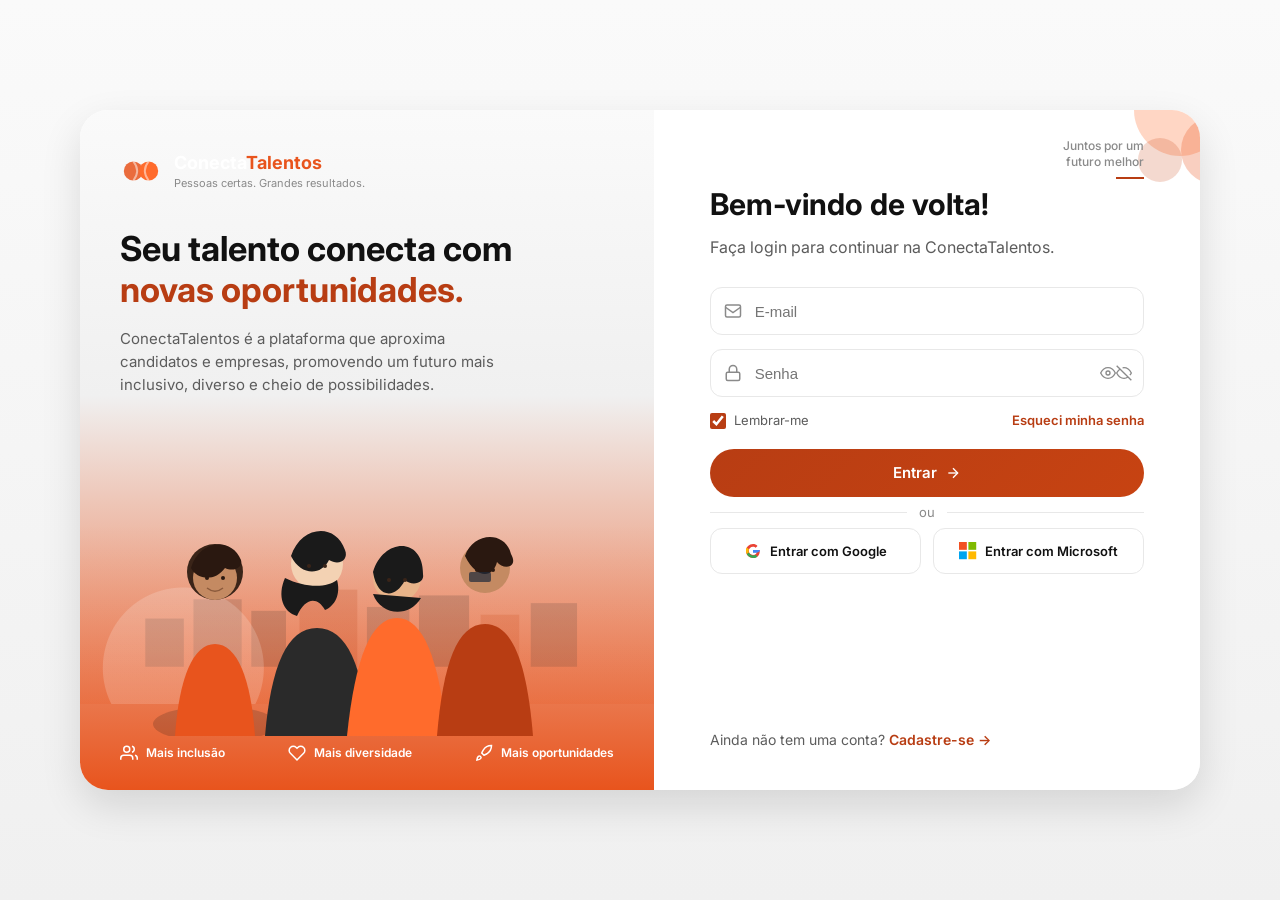
==== Projeto_Conect_Talents/index.html @ cee1a8ab "Unifica Web API Mobile e Banco do ConectaTalentos Co-authored-by: Copilot <223556219+Copilot@users.n" ====
<!DOCTYPE html>
<html lang="pt-BR">
<head>
  <meta charset="UTF-8">
  <meta name="viewport" content="width=device-width, initial-scale=1.0">
  <meta name="description" content="Acompanhe indicadores, vagas recentes e atividades da sua empresa no ConectaTalentos.">
  <title>Dashboard — ConectaTalentos</title>
  <link rel="icon" type="image/svg+xml" href="favicon.svg">
  <script src="js/theme.js"></script>
  <script src="js/auth.js"></script>
  <script>if (!AuthData.isAutenticado()) window.location.replace('login.html');</script>
  <link rel="stylesheet" href="css/styles.css">
</head>
<body>
  <div class="app-layout">
    <!-- Sidebar (renderizada via JS) -->
    <div id="sidebar-container"></div>

    <div class="main-content">
      <!-- Header (renderizado via JS) -->
      <div id="header-container"></div>

      <main class="page-content">
        <!-- Saudação -->
        <section class="dashboard-greeting">
          <h1 class="page-title">Olá, Empresa X 👋</h1>
          <p class="page-subtitle">Aqui está um resumo das suas atividades no ConectaTalentos.</p>
        </section>

        <!-- Cards de indicadores -->
        <section aria-label="Seus processos hoje">
          <h2 class="dashboard-section-title">Seus processos hoje</h2>
          <div class="stats-row">
            <!-- Card Vagas -->
            <div class="card stat-card">
              <div class="stat-card__header">
                <div class="stat-card__icon stat-card__icon--blue">
                  <svg width="22" height="22" viewBox="0 0 24 24" fill="none" stroke="currentColor" stroke-width="2" stroke-linecap="round" stroke-linejoin="round"><rect x="2" y="7" width="20" height="14" rx="2"/><path d="M16 7V5a2 2 0 0 0-2-2h-4a2 2 0 0 0-2 2v2"/></svg>
                </div>
                <a href="vagas.html" class="chevron-btn" aria-label="Ver vagas">
                  <svg width="16" height="16" viewBox="0 0 24 24" fill="none" stroke="currentColor" stroke-width="2" stroke-linecap="round" stroke-linejoin="round"><polyline points="9 18 15 12 9 6"/></svg>
                </a>
              </div>
              <div>
                <div class="stat-card__value" id="stat-vagas">08</div>
                <div class="stat-card__label">Vagas</div>
              </div>
              <div class="stat-card__footer">
                <span class="trend">
                  <svg width="14" height="14" viewBox="0 0 24 24" fill="none" stroke="currentColor" stroke-width="2.5" stroke-linecap="round" stroke-linejoin="round"><line x1="12" y1="19" x2="12" y2="5"/><polyline points="5 12 12 5 19 12"/></svg>
                  <span id="stat-vagas-novas">2 novas esta semana</span>
                </span>
                <a href="vagas.html" class="chevron-btn" aria-label="Ir para vagas">
                  <svg width="16" height="16" viewBox="0 0 24 24" fill="none" stroke="currentColor" stroke-width="2" stroke-linecap="round" stroke-linejoin="round"><polyline points="9 18 15 12 9 6"/></svg>
                </a>
              </div>
            </div>

            <!-- Card Candidatos -->
            <div class="card stat-card">
              <div class="stat-card__header">
                <div class="stat-card__icon stat-card__icon--purple">
                  <svg width="22" height="22" viewBox="0 0 24 24" fill="none" stroke="currentColor" stroke-width="2" stroke-linecap="round" stroke-linejoin="round"><path d="M17 21v-2a4 4 0 0 0-4-4H5a4 4 0 0 0-4 4v2"/><circle cx="9" cy="7" r="4"/><path d="M23 21v-2a4 4 0 0 0-3-3.87"/><path d="M16 3.13a4 4 0 0 1 0 7.75"/></svg>
                </div>
              </div>
              <div>
                <div class="stat-card__value" id="stat-candidatos">34</div>
                <div class="stat-card__label">Candidatos</div>
              </div>
              <div class="stat-card__footer">
                <span class="trend">
                  <svg width="14" height="14" viewBox="0 0 24 24" fill="none" stroke="currentColor" stroke-width="2.5" stroke-linecap="round" stroke-linejoin="round"><line x1="12" y1="19" x2="12" y2="5"/><polyline points="5 12 12 5 19 12"/></svg>
                  <span id="stat-candidaturas-novas">6 novas candidaturas</span>
                </span>
                <a href="candidatos.html" class="chevron-btn" aria-label="Ir para candidatos">
                  <svg width="16" height="16" viewBox="0 0 24 24" fill="none" stroke="currentColor" stroke-width="2" stroke-linecap="round" stroke-linejoin="round"><polyline points="9 18 15 12 9 6"/></svg>
                </a>
              </div>
            </div>

            <!-- Banner Treinamentos -->
            <div class="promo-banner">
              <div class="promo-banner__content">
                <h3 class="promo-banner__title">Mais diversidade, mais talentos.</h3>
                <p class="promo-banner__text">Conheça nossos treinamentos e fortaleça sua equipe.</p>
                <a href="treinamentos.html" class="btn btn--white">Ver treinamentos &gt;</a>
              </div>
              <img
                class="promo-banner__image"
                src="https://images.unsplash.com/photo-1573496359142-b8d87734a5a2?w=400&h=300&fit=crop&crop=face"
                alt="Profissional sorrindo"
                loading="lazy"
              >
            </div>
          </div>
        </section>

        <!-- Vagas recentes -->
        <section aria-label="Vagas recentes">
          <div class="recent-jobs-header">
            <h2 class="dashboard-section-title" style="margin-bottom:0">Vagas recentes</h2>
            <a href="vagas.html" class="link-arrow">
              Ver todas as vagas
              <svg width="16" height="16" viewBox="0 0 24 24" fill="none" stroke="currentColor" stroke-width="2" stroke-linecap="round" stroke-linejoin="round"><polyline points="9 18 15 12 9 6"/></svg>
            </a>
          </div>

          <!-- Lista renderizada via API -->
          <div class="card recent-jobs-list" id="recent-jobs-list"></div>
        </section>
      </main>
    </div>
  </div>

  <script src="js/mock-data.js"></script>
  <script src="js/hiring-data.js"></script>
  <script src="js/app.js"></script>
  <script>
    /* Inicializa layout compartilhado */
    initLayout('dashboard');

    /* Renderiza lista de vagas recentes */
    const recentJobsList = document.getElementById('recent-jobs-list');
    const safe = HiringData.escapeHtml;
    recentJobsList.innerHTML = '<p class="empty-message">Carregando...</p>';
    document.getElementById('stat-vagas').textContent = '...';
    document.getElementById('stat-candidatos').textContent = '...';
    document.getElementById('stat-vagas-novas').textContent = '— esta semana';
    document.getElementById('stat-candidaturas-novas').textContent = '— novas candidaturas';

    (async function carregarDashboard() {
      try {
        const [vagas, candidatos] = await Promise.all([
          HiringData.getVacancies(),
          HiringData.getCandidates()
        ]);
        const vagasRecentes = vagas.slice(0, 4);
        document.getElementById('stat-vagas').textContent = String(vagas.length).padStart(2, '0');
        document.getElementById('stat-candidatos').textContent = String(candidatos.length).padStart(2, '0');
        recentJobsList.innerHTML = vagasRecentes.length ? vagasRecentes.map(vaga => `
      <a class="job-row" data-vaga-id="${vaga.id}" href="detalhes-vaga.html?id=${vaga.id}">
        ${renderJobIcon(vaga)}
        <div class="job-row__info">
          <div class="job-row__title">${safe(vaga.titulo)}</div>
          <div class="job-row__company">${safe(vaga.empresa)}</div>
        </div>
        <div class="job-row__meta">
          <span class="meta-item">
            <svg width="14" height="14" viewBox="0 0 24 24" fill="none" stroke="currentColor" stroke-width="2" stroke-linecap="round" stroke-linejoin="round"><path d="M21 10c0 7-9 13-9 13s-9-6-9-13a9 9 0 0 1 18 0z"/><circle cx="12" cy="10" r="3"/></svg>
            ${safe(vaga.localizacao)}
          </span>
          <span class="meta-item">
            <svg width="14" height="14" viewBox="0 0 24 24" fill="none" stroke="currentColor" stroke-width="2" stroke-linecap="round" stroke-linejoin="round"><rect x="2" y="7" width="20" height="14" rx="2"/><path d="M16 7V5a2 2 0 0 0-2-2h-4a2 2 0 0 0-2 2v2"/></svg>
            ${safe(vaga.tipo)}
          </span>
          ${renderCandidaturasBadge(vaga)}
        </div>
        <div class="chevron-btn">
          <svg width="16" height="16" viewBox="0 0 24 24" fill="none" stroke="currentColor" stroke-width="2" stroke-linecap="round" stroke-linejoin="round"><polyline points="9 18 15 12 9 6"/></svg>
        </div>
      </a>
        `).join('') : '<p class="empty-message">Nenhuma vaga cadastrada no momento.</p>';
      } catch {
        recentJobsList.innerHTML = '<p class="empty-message">Não foi possível carregar os dados. Tente novamente.</p>';
        document.getElementById('stat-vagas').textContent = '—';
        document.getElementById('stat-candidatos').textContent = '—';
      }
    })();
  </script>
  <script src="https://cdnjs.cloudflare.com/ajax/libs/gsap/3.12.5/gsap.min.js"></script>
  <script src="js/animations.js"></script>
</body>
</html>
---- Projeto_Conect_Talents/css/styles.css ----
/* =============================================
   ConectaTalentos — Estilos Globais
   Plataforma Web Administrativa (Front-end)
   ============================================= */

@import url('https://fonts.googleapis.com/css2?family=Inter:wght@400;500;600;700&display=swap');

/* --- Variáveis de design --- */
:root {
  color-scheme: light;
  --sidebar-width: 260px;
  --header-height: 72px;

  --color-accent: #E8541D;
  --color-accent-2: #FF6B2C;
  --color-accent-soft: rgba(232, 84, 29, 0.14);
  --color-accent-gradient: linear-gradient(135deg, #B83D13 0%, #C74312 100%);

  --color-primary-dark: #111111;
  --color-primary: #B83D13;
  --color-primary-light: #C74312;
  --color-accent-text: #B83D13;

  --color-bg: #F5F5F5;
  --color-bg-white: #FFFFFF;
  --color-surface: #FAFAFA;
  --color-hero: #111111;
  --color-hero-text: #FFFFFF;
  --color-hero-muted: #D0D0D0;
  --color-on-light: #111111;
  --color-focus-ring: rgba(232, 84, 29, 0.18);
  --color-status-alert: #C53B25;
  --color-overlay: rgba(0, 0, 0, 0.4);
  --color-login-wave: rgba(232, 84, 29, 0.16);
  --color-login-wave-glow: rgba(255, 255, 255, 0.18);
  --color-border: #E8E8E8;
  --color-text: #111111;
  --color-text-secondary: #5C5C5C;
  --color-text-muted: #8A8A8A;

  --sidebar-bg: #0D0D0D;
  --sidebar-text: #B5B5B5;
  --sidebar-text-active: #FFFFFF;

  --color-green: #16A34A;
  --color-green-bg: #DCFCE7;
  --color-blue-status: var(--color-primary);
  --color-blue-status-bg: rgba(232, 84, 29, 0.14);
  --color-purple: #7A7A7A;
  --color-purple-bg: #F0F0F0;
  --color-orange: var(--color-primary);
  --color-orange-bg: rgba(232, 84, 29, 0.14);
  --color-teal: #444444;
  --color-teal-bg: #F0F0F0;
  --color-pink: var(--color-primary);
  --color-pink-bg: rgba(255, 107, 44, 0.14);

  --shadow-sm: 0 1px 3px rgba(0, 0, 0, 0.06);
  --shadow-md: 0 8px 24px rgba(0, 0, 0, 0.08);
  --shadow-lg: 0 16px 40px rgba(0, 0, 0, 0.12);

  --radius-sm: 8px;
  --radius-md: 12px;
  --radius-lg: 16px;
  --radius-xl: 20px;
  --radius-full: 9999px;

  --transition: 0.25s ease;

  --nav-hover-bg: rgba(255, 255, 255, 0.08);
  --nav-active-bg: var(--color-accent-gradient);
  --input-bg: #FFFFFF;
  --chevron-bg: #F0F0F0;
  --chevron-hover-bg: var(--color-accent-soft);
  --skill-tag-bg: #F0F0F0;
  --sidebar-banner-bg: linear-gradient(160deg, #1A1A1A 0%, #2A2A2A 100%);
  --hero-card-bg: #111111;
  --tip-card-bg: #FAFAFA;
  --row-hover-bg: #F7F7F7;
  --badge-count-bg: var(--color-accent-soft);
  --job-icon-blue-bg: var(--color-accent-soft);
  --stat-icon-blue-bg: var(--color-accent-soft);
  --total-icon-bg: var(--color-accent-soft);
  --notification-dot-border: #ffffff;
  --btn-white-hover: #F5F5F5;
  --btn-white-bg: #FFFFFF;
  --btn-outline-hover: var(--color-accent-soft);
  --empty-text: #5C5C5C;
  --login-page-bg: linear-gradient(180deg, #FAFAFA 0%, #F0F0F0 100%);
  --login-panel-bg: linear-gradient(180deg, #FAFAFA 0%, #F0F0F0 42%, #E8541D 100%);
  --login-panel-text: #111111;
}

/* --- Tema Dark --- */
[data-theme="dark"] {
  color-scheme: dark;
  --color-primary-dark: #FFFFFF;
  --color-primary: #FF8A4C;
  --color-primary-light: #FFA16F;
  --color-green: #4ADE80;
  --color-status-alert: #FF8A75;
  --color-accent: #FF6B2C;
  --color-accent-2: #E8541D;
  --color-accent-soft: rgba(255, 107, 44, 0.18);
  --color-accent-text: #FF9A68;
  --color-accent-gradient: linear-gradient(135deg, #B83D13 0%, #C74312 100%);
  --color-blue-status: #FF9A68;
  --color-orange: #FF9A68;
  --color-pink: #FF9A68;

  --color-bg: #0D0D0D;
  --color-bg-white: #1E1E1E;
  --color-surface: #161616;
  --color-hero: #1A1A1A;
  --color-hero-text: #FFFFFF;
  --color-on-light: #111111;
  --color-border: #2A2A2A;
  --color-text: #F5F5F5;
  --color-text-secondary: #B3B3B3;
  --color-text-muted: #8A8A8A;

  --sidebar-bg: #111111;
  --sidebar-text: #A8A8A8;
  --sidebar-text-active: #FFFFFF;

  --color-green-bg: rgba(22, 163, 74, 0.18);
  --color-blue-status-bg: rgba(255, 107, 44, 0.18);
  --color-purple-bg: rgba(255, 255, 255, 0.08);
  --color-orange-bg: rgba(232, 84, 29, 0.18);
  --color-teal-bg: rgba(255, 255, 255, 0.08);
  --color-pink-bg: rgba(255, 107, 44, 0.18);

  --shadow-sm: 0 1px 3px rgba(0, 0, 0, 0.45);
  --shadow-md: 0 8px 24px rgba(0, 0, 0, 0.5);
  --shadow-lg: 0 16px 40px rgba(0, 0, 0, 0.6);

  --nav-hover-bg: rgba(255, 255, 255, 0.08);
  --nav-active-bg: var(--color-accent-gradient);
  --input-bg: #161616;
  --chevron-bg: #2A2A2A;
  --chevron-hover-bg: var(--color-accent-soft);
  --skill-tag-bg: #2A2A2A;
  --sidebar-banner-bg: linear-gradient(160deg, #1A1A1A 0%, #2A2A2A 100%);
  --hero-card-bg: #1A1A1A;
  --tip-card-bg: #1E1E1E;
  --row-hover-bg: #242424;
  --badge-count-bg: var(--color-accent-soft);
  --job-icon-blue-bg: var(--color-accent-soft);
  --stat-icon-blue-bg: var(--color-accent-soft);
  --total-icon-bg: var(--color-accent-soft);
  --notification-dot-border: #1E1E1E;
  --btn-white-hover: #E8E8E8;
  --btn-white-bg: #F5F5F5;
  --btn-outline-hover: var(--color-accent-soft);
  --empty-text: #B3B3B3;
  --login-page-bg: linear-gradient(180deg, #0D0D0D 0%, #171717 100%);
  --login-panel-bg: linear-gradient(180deg, #1E1E1E 0%, #151515 60%, #2A160F 100%);
  --login-panel-text: #F5F5F5;
}

/* --- Reset & Base --- */
*, *::before, *::after {
  box-sizing: border-box;
  margin: 0;
  padding: 0;
}

html {
  font-size: 16px;
  scroll-behavior: smooth;
}

body {
  font-family: 'Inter', -apple-system, BlinkMacSystemFont, 'Segoe UI', sans-serif;
  background: var(--color-bg);
  color: var(--color-text);
  line-height: 1.5;
  min-height: 100vh;
  -webkit-font-smoothing: antialiased;
  transition: background-color 0.25s ease, color 0.25s ease;
}

a {
  text-decoration: none;
  color: inherit;
}

button {
  font-family: inherit;
  cursor: pointer;
  border: none;
  background: none;
}

img {
  max-width: 100%;
  display: block;
}

ul {
  list-style: none;
}

/* --- Layout Principal --- */
.app-layout {
  display: flex;
  min-height: 100vh;
}

/* =============================================
   SIDEBAR
   ============================================= */
.sidebar {
  width: var(--sidebar-width);
  min-width: var(--sidebar-width);
  background: var(--sidebar-bg);
  border-right: 1px solid transparent;
  display: flex;
  flex-direction: column;
  position: fixed;
  top: 0;
  left: 0;
  height: 100vh;
  z-index: 100;
  overflow-y: auto;
}

.sidebar__logo {
  padding: 28px 24px 20px;
  display: flex;
  align-items: center;
  gap: 12px;
}

.sidebar__logo-icon {
  width: 44px;
  height: 44px;
  flex-shrink: 0;
}

.sidebar__logo-text {
  display: flex;
  flex-direction: column;
}

.sidebar__brand {
  font-size: 1.125rem;
  font-weight: 700;
  line-height: 1.2;
}

.sidebar__brand .brand-conecta {
  color: var(--color-hero-text);
}

.sidebar__brand .brand-talentos {
  color: var(--color-accent);
}

.sidebar__slogan {
  font-size: 0.6875rem;
  color: #8A8A8A;
  margin-top: 2px;
  line-height: 1.3;
}

/* Navegação */
.sidebar__nav {
  padding: 8px 16px;
  flex: 1;
}

.nav-item {
  display: flex;
  align-items: center;
  gap: 12px;
  padding: 12px 16px;
  border-radius: var(--radius-full);
  color: var(--sidebar-text);
  font-size: 0.9375rem;
  font-weight: 500;
  transition: all var(--transition);
  margin-bottom: 4px;
}

.nav-item:hover {
  background: var(--nav-hover-bg);
  color: var(--color-hero-text);
}

.nav-item.active {
  background: var(--nav-active-bg);
  color: var(--sidebar-text-active);
  font-weight: 600;
}

.nav-item svg {
  width: 20px;
  height: 20px;
  flex-shrink: 0;
}

/* Banner inferior da sidebar */
.sidebar__banner {
  margin: 16px;
  padding: 20px 16px 16px;
  background: var(--sidebar-banner-bg);
  border-radius: var(--radius-lg);
  position: relative;
  overflow: hidden;
}

.sidebar__banner-title {
  font-size: 0.8125rem;
  font-weight: 700;
  color: var(--color-hero-text);
  line-height: 1.4;
  margin-bottom: 4px;
  position: relative;
  z-index: 2;
}

.sidebar__banner-text {
  font-size: 0.6875rem;
  color: #B5B5B5;
  line-height: 1.4;
  margin-bottom: 12px;
  position: relative;
  z-index: 2;
}

.sidebar__banner-btn {
  width: 32px;
  height: 32px;
  border-radius: var(--radius-full);
  background: var(--color-accent-gradient);
  color: white;
  display: flex;
  align-items: center;
  justify-content: center;
  position: relative;
  z-index: 2;
  transition: background var(--transition);
}

.sidebar__banner-btn:hover {
  filter: brightness(1.08);
}

.sidebar__banner-illustration {
  position: absolute;
  bottom: 0;
  right: 0;
  width: 120px;
  height: 80px;
  opacity: 0.9;
}

/* =============================================
   ÁREA PRINCIPAL
   ============================================= */
.main-content {
  flex: 1;
  min-width: 0;
  margin-left: var(--sidebar-width);
  min-height: 100vh;
  display: flex;
  flex-direction: column;
}

/* Header superior */
.top-header {
  display: flex;
  align-items: center;
  justify-content: flex-end;
  padding: 16px 32px;
  gap: 16px;
  background: var(--color-bg);
}

.top-header__notification {
  position: relative;
  width: 40px;
  height: 40px;
  border-radius: var(--radius-full);
  background: var(--color-bg-white);
  display: flex;
  align-items: center;
  justify-content: center;
  box-shadow: var(--shadow-sm);
  color: var(--color-primary);
  transition: box-shadow var(--transition);
}

.top-header__notification:hover {
  box-shadow: var(--shadow-md);
}

.top-header__theme-toggle {
  width: 40px;
  height: 40px;
  border-radius: var(--radius-full);
  background: var(--color-bg-white);
  display: flex;
  align-items: center;
  justify-content: center;
  box-shadow: var(--shadow-sm);
  color: var(--color-primary);
  transition: box-shadow var(--transition), background var(--transition), color var(--transition);
}

.top-header__theme-toggle:hover {
  box-shadow: var(--shadow-md);
  color: var(--color-accent);
}

.top-header__theme-toggle .icon-sun,
.top-header__theme-toggle .icon-moon {
  display: none;
}

[data-theme="light"] .top-header__theme-toggle .icon-moon,
:root:not([data-theme]) .top-header__theme-toggle .icon-moon {
  display: block;
}

[data-theme="dark"] .top-header__theme-toggle .icon-sun {
  display: block;
}

.top-header__notification-dot {
  position: absolute;
  top: 8px;
  right: 8px;
  width: 8px;
  height: 8px;
  background: var(--color-status-alert);
  border-radius: var(--radius-full);
  border: 2px solid var(--notification-dot-border);
}

.top-header__account {
  position: relative;
}

.top-header__profile {
  display: flex;
  align-items: center;
  gap: 10px;
  padding: 6px 12px 6px 6px;
  background: var(--color-bg-white);
  border-radius: var(--radius-full);
  box-shadow: var(--shadow-sm);
  cursor: pointer;
  transition: box-shadow var(--transition);
}

.top-header__profile:hover {
  box-shadow: var(--shadow-md);
}

.top-header__avatar {
  width: 36px;
  height: 36px;
  border-radius: var(--radius-full);
  background: linear-gradient(135deg, var(--color-primary) 0%, var(--color-accent) 100%);
  color: white;
  font-size: 0.8125rem;
  font-weight: 700;
  display: flex;
  align-items: center;
  justify-content: center;
}

.top-header__company {
  font-size: 0.875rem;
  font-weight: 600;
  color: var(--color-text);
}

.top-header__chevron {
  color: var(--color-text-muted);
  display: flex;
  transition: transform var(--transition);
}

.top-header__profile[aria-expanded="true"] .top-header__chevron {
  transform: rotate(180deg);
}

.account-menu {
  position: absolute;
  z-index: 120;
  top: calc(100% + 8px);
  right: 0;
  min-width: 190px;
  padding: 6px;
  background: var(--color-bg-white);
  border: 1px solid var(--color-border);
  border-radius: var(--radius-md);
  box-shadow: var(--shadow-md);
}

.account-menu[hidden] {
  display: none;
}

.account-menu__item {
  display: block;
  padding: 10px 12px;
  border-radius: var(--radius-sm);
  color: var(--color-text);
  font-size: 0.875rem;
  transition: background-color var(--transition), color var(--transition);
}

.account-menu__item:hover,
.account-menu__item:focus-visible {
  background: var(--row-hover-bg);
  color: var(--color-accent-text);
}

.account-menu__item--logout {
  color: var(--color-accent-text);
  font-weight: 600;
}

.account-menu__divider {
  height: 1px;
  margin: 5px 8px;
  background: var(--color-border);
}

/* Conteúdo da página */
.page-content {
  padding: 0 32px 32px;
  flex: 1;
}

.page-title {
  font-size: 1.75rem;
  font-weight: 700;
  color: var(--color-primary-dark);
  margin-bottom: 4px;
}

.page-subtitle {
  font-size: 0.9375rem;
  color: var(--color-text-secondary);
  margin-bottom: 24px;
}

/* =============================================
   COMPONENTES REUTILIZÁVEIS
   ============================================= */

/* Cards */
.card {
  background: var(--color-bg-white);
  border-radius: var(--radius-lg);
  box-shadow: var(--shadow-sm);
  border: 1px solid var(--color-border);
  transition: background-color 0.25s ease, border-color 0.25s ease, box-shadow 0.25s ease;
}

/* Badges */
.badge {
  display: inline-flex;
  align-items: center;
  gap: 6px;
  padding: 4px 12px;
  border-radius: var(--radius-full);
  font-size: 0.75rem;
  font-weight: 600;
  white-space: nowrap;
}

.badge--blue { background: var(--color-blue-status-bg); color: var(--color-blue-status); }
.badge--purple { background: var(--color-purple-bg); color: var(--color-purple); }
.badge--green { background: var(--color-green-bg); color: var(--color-green); }
.badge--orange { background: var(--color-orange-bg); color: var(--color-orange); }
.badge--teal { background: var(--color-teal-bg); color: var(--color-teal); }
.badge--pink { background: var(--color-pink-bg); color: var(--color-pink); }

.badge--count {
  background: var(--badge-count-bg);
  color: var(--color-primary);
  font-size: 0.6875rem;
  padding: 2px 8px;
}

/* Status dot */
.status-dot {
  width: 8px;
  height: 8px;
  border-radius: var(--radius-full);
  flex-shrink: 0;
}

.status-dot--green { background: var(--color-green); }
.status-dot--blue { background: var(--color-blue-status); }
.status-dot--purple { background: var(--color-purple); }
.status-dot--gray { background: var(--color-text-muted); }

/* Ícones de vaga coloridos */
.job-icon {
  width: 48px;
  height: 48px;
  border-radius: var(--radius-md);
  display: flex;
  align-items: center;
  justify-content: center;
  flex-shrink: 0;
  font-size: 1.25rem;
}

.job-icon--blue { background: var(--job-icon-blue-bg); color: var(--color-primary); }
.job-icon--purple { background: var(--color-purple-bg); color: var(--color-purple); }
.job-icon--teal { background: var(--color-teal-bg); color: var(--color-teal); }
.job-icon--orange { background: var(--color-orange-bg); color: var(--color-orange); }
.job-icon--pink { background: var(--color-pink-bg); color: var(--color-pink); }

/* Barra de busca e filtros */
.search-bar {
  display: flex;
  gap: 12px;
  margin-bottom: 24px;
  flex-wrap: wrap;
}

.search-bar__input-wrapper {
  flex: 1;
  min-width: 240px;
  position: relative;
}

.search-bar__input {
  width: 100%;
  padding: 12px 16px 12px 44px;
  border: 1px solid var(--color-border);
  border-radius: var(--radius-md);
  font-size: 0.875rem;
  background: var(--input-bg);
  color: var(--color-text);
  transition: border-color var(--transition), box-shadow var(--transition), background-color 0.25s ease;
}

.search-bar__input:focus {
  border-color: var(--color-primary-light);
  box-shadow: 0 0 0 3px var(--color-focus-ring);
}

.search-bar__input::placeholder {
  color: var(--color-text-muted);
}

.search-bar__icon {
  position: absolute;
  left: 14px;
  top: 50%;
  transform: translateY(-50%);
  color: var(--color-text-muted);
  pointer-events: none;
}

.filter-btn {
  display: flex;
  align-items: center;
  gap: 8px;
  padding: 12px 16px;
  border: 1px solid var(--color-border);
  border-radius: var(--radius-md);
  background: var(--color-bg-white);
  font-size: 0.875rem;
  font-weight: 500;
  color: var(--color-text-secondary);
  white-space: nowrap;
  transition: all var(--transition);
}

.filter-btn:hover {
  border-color: var(--color-primary-light);
  color: var(--color-primary);
}

/* Botões */
.btn {
  display: inline-flex;
  align-items: center;
  gap: 6px;
  padding: 10px 18px;
  border-radius: var(--radius-full);
  font-size: 0.875rem;
  font-weight: 600;
  transition: all var(--transition);
}

.btn--primary {
  background: var(--color-accent-gradient);
  color: white;
}

.btn--primary:hover {
  filter: brightness(1.08);
  transform: translateY(-1px);
}

.btn--outline {
  background: var(--color-bg-white);
  border: 1px solid var(--color-border);
  color: var(--color-primary);
}

.btn--outline:hover {
  background: var(--btn-outline-hover);
  border-color: var(--color-primary-light);
}

.btn--white {
  background: var(--btn-white-bg);
  color: var(--color-on-light);
  font-weight: 600;
}

.btn--white:hover {
  background: var(--btn-white-hover);
}

/* Link com seta */
.link-arrow {
  display: inline-flex;
  align-items: center;
  gap: 4px;
  color: var(--color-primary);
  font-size: 0.875rem;
  font-weight: 600;
  transition: gap var(--transition);
}

.link-arrow:hover {
  gap: 8px;
}

/* Meta info (localização, tipo) */
.meta-info {
  display: flex;
  align-items: center;
  gap: 16px;
  flex-wrap: wrap;
}

.meta-item {
  display: flex;
  align-items: center;
  gap: 4px;
  font-size: 0.8125rem;
  color: var(--color-text-secondary);
}

.meta-item svg {
  width: 14px;
  height: 14px;
  color: var(--color-text-muted);
}

/* Trend indicator */
.trend {
  display: flex;
  align-items: center;
  gap: 4px;
  font-size: 0.75rem;
  font-weight: 500;
  color: var(--color-green);
}

/* Skill tags */
.skill-tag {
  display: inline-block;
  padding: 3px 10px;
  background: var(--skill-tag-bg);
  border-radius: var(--radius-full);
  font-size: 0.6875rem;
  font-weight: 500;
  color: var(--color-text-secondary);
}

/* Chevron circle button */
.chevron-btn {
  width: 32px;
  height: 32px;
  border-radius: var(--radius-full);
  background: var(--chevron-bg);
  display: flex;
  align-items: center;
  justify-content: center;
  color: var(--color-text-muted);
  flex-shrink: 0;
  transition: all var(--transition);
}

.chevron-btn:hover {
  background: var(--chevron-hover-bg);
  color: var(--color-primary);
}

/* =============================================
   DASHBOARD
   ============================================= */
.dashboard-greeting {
  margin-bottom: 28px;
}

.dashboard-greeting .page-title {
  font-size: 1.625rem;
}

.dashboard-section-title {
  font-size: 1.125rem;
  font-weight: 700;
  color: var(--color-primary-dark);
  margin-bottom: 16px;
}

/* Cards de estatísticas */
.stats-row {
  display: grid;
  grid-template-columns: 1fr 1fr 1.6fr;
  gap: 20px;
  margin-bottom: 32px;
}

.stat-card {
  padding: 24px;
  display: flex;
  flex-direction: column;
  gap: 12px;
}

.stat-card__header {
  display: flex;
  align-items: flex-start;
  justify-content: space-between;
}

.stat-card__icon {
  width: 44px;
  height: 44px;
  border-radius: var(--radius-md);
  display: flex;
  align-items: center;
  justify-content: center;
}

.stat-card__icon--blue { background: var(--stat-icon-blue-bg); color: var(--color-primary); }
.stat-card__icon--purple { background: var(--color-purple-bg); color: var(--color-purple); }

.stat-card__value {
  font-size: 2rem;
  font-weight: 700;
  color: var(--color-text);
  line-height: 1;
}

.stat-card__label {
  font-size: 0.875rem;
  color: var(--color-text-secondary);
  font-weight: 500;
}

.stat-card__footer {
  display: flex;
  align-items: center;
  justify-content: space-between;
  margin-top: auto;
}

/* Banner promocional */
.promo-banner {
  padding: 28px 32px;
  background: var(--color-hero);
  border-radius: var(--radius-lg);
  color: white;
  display: flex;
  align-items: center;
  justify-content: space-between;
  position: relative;
  overflow: hidden;
  min-height: 140px;
}

.promo-banner__content {
  position: relative;
  z-index: 2;
  max-width: 55%;
}

.promo-banner__title {
  font-size: 1.125rem;
  font-weight: 700;
  margin-bottom: 6px;
  line-height: 1.3;
}

.promo-banner__text {
  font-size: 0.8125rem;
  opacity: 0.9;
  margin-bottom: 16px;
  line-height: 1.4;
}

.promo-banner__image {
  position: absolute;
  right: 0;
  bottom: 0;
  height: 100%;
  width: 45%;
  object-fit: cover;
  object-position: center top;
  border-radius: 0 var(--radius-lg) var(--radius-lg) 0;
  mask-image: linear-gradient(to right, transparent, black 30%);
  -webkit-mask-image: linear-gradient(to right, transparent, black 30%);
}

/* Lista de vagas recentes */
.recent-jobs-header {
  display: flex;
  align-items: center;
  justify-content: space-between;
  margin-bottom: 16px;
}

.recent-jobs-list {
  overflow: hidden;
}

.job-row {
  display: flex;
  align-items: center;
  gap: 16px;
  padding: 20px 24px;
  border-bottom: 1px solid var(--color-border);
  transition: background var(--transition);
  cursor: pointer;
}

.job-row:last-child {
  border-bottom: none;
}

.job-row:hover {
  background: var(--row-hover-bg);
}

.job-row__info {
  flex: 1;
  min-width: 0;
}

.job-row__title {
  font-size: 0.9375rem;
  font-weight: 600;
  color: var(--color-text);
  margin-bottom: 2px;
}

.job-row__company {
  font-size: 0.8125rem;
  color: var(--color-text-secondary);
}

.job-row__meta {
  display: flex;
  align-items: center;
  gap: 20px;
}

/* =============================================
   PÁGINA VAGAS
   ============================================= */
.vagas-layout {
  display: grid;
  grid-template-columns: 1fr 320px;
  gap: 24px;
  align-items: start;
}

.vagas-main__header {
  display: flex;
  align-items: center;
  justify-content: space-between;
  margin-bottom: 16px;
}

.vagas-main__title-row {
  display: flex;
  align-items: center;
  gap: 8px;
}

.vagas-main__title {
  font-size: 1rem;
  font-weight: 700;
  color: var(--color-primary-dark);
}

.sort-btn {
  display: flex;
  align-items: center;
  gap: 6px;
  padding: 8px 14px;
  border: 1px solid var(--color-border);
  border-radius: var(--radius-md);
  background: var(--color-bg-white);
  font-size: 0.8125rem;
  color: var(--color-text-secondary);
  font-weight: 500;
}

.vaga-card {
  display: flex;
  align-items: center;
  gap: 16px;
  padding: 20px 24px;
  margin-bottom: 12px;
  transition: box-shadow var(--transition);
  cursor: pointer;
}

.vaga-card:hover {
  box-shadow: var(--shadow-md);
}

.vaga-card__info {
  flex: 1;
  min-width: 0;
}

.vaga-card__title {
  font-size: 0.9375rem;
  font-weight: 600;
  color: var(--color-text);
  margin-bottom: 4px;
}

.vaga-card__company {
  display: flex;
  align-items: center;
  gap: 4px;
  font-size: 0.8125rem;
  color: var(--color-text-secondary);
  margin-bottom: 6px;
}

.vaga-card__actions {
  display: flex;
  align-items: center;
  gap: 16px;
}

.vaga-card__details-link {
  display: flex;
  align-items: center;
  gap: 4px;
  font-size: 0.8125rem;
  font-weight: 600;
  color: var(--color-primary);
  white-space: nowrap;
}

/* Sidebar direita — Vagas */
.vagas-sidebar {
  display: flex;
  flex-direction: column;
  gap: 16px;
}

.hero-card {
  padding: 24px;
  background: var(--hero-card-bg);
  border-radius: var(--radius-lg);
  text-align: center;
  position: relative;
  overflow: hidden;
}

.hero-card__title {
  font-size: 0.9375rem;
  font-weight: 700;
  color: var(--color-hero-text);
  margin-bottom: 6px;
  position: relative;
  z-index: 2;
}

.hero-card__text {
  font-size: 0.75rem;
  color: var(--color-hero-muted);
  line-height: 1.4;
  position: relative;
  z-index: 2;
}

.hero-card__illustration {
  margin: 16px auto 0;
  width: 100px;
  height: 80px;
  position: relative;
  z-index: 2;
}

.most-viewed-card {
  padding: 20px;
}

.most-viewed-card__title {
  display: flex;
  align-items: center;
  gap: 8px;
  font-size: 0.9375rem;
  font-weight: 700;
  color: var(--color-primary-dark);
  margin-bottom: 16px;
}

.most-viewed-item {
  display: flex;
  align-items: center;
  gap: 12px;
  padding: 10px 0;
  border-bottom: 1px solid var(--color-border);
  cursor: pointer;
  transition: background var(--transition);
}

.most-viewed-item:last-child {
  border-bottom: none;
}

.most-viewed-item:hover {
  opacity: 0.8;
}

.most-viewed-item__icon {
  width: 36px;
  height: 36px;
  border-radius: var(--radius-sm);
  display: flex;
  align-items: center;
  justify-content: center;
  font-size: 0.875rem;
  flex-shrink: 0;
}

.most-viewed-item__info {
  flex: 1;
  min-width: 0;
}

.most-viewed-item__title {
  font-size: 0.8125rem;
  font-weight: 600;
  color: var(--color-text);
}

.most-viewed-item__count {
  font-size: 0.6875rem;
  color: var(--color-text-muted);
}

.tip-card {
  padding: 20px;
  background: var(--tip-card-bg);
  border: none;
}

.tip-card__header {
  display: flex;
  align-items: center;
  gap: 8px;
  margin-bottom: 8px;
}

.tip-card__title {
  font-size: 0.9375rem;
  font-weight: 700;
  color: var(--color-primary-dark);
}

.tip-card__text {
  font-size: 0.8125rem;
  color: var(--color-text-secondary);
  line-height: 1.5;
  margin-bottom: 12px;
}

/* =============================================
   PÁGINA CANDIDATOS
   ============================================= */
.candidatos-layout {
  display: grid;
  grid-template-columns: 1fr 300px;
  gap: 24px;
  align-items: start;
}

.candidato-card {
  display: flex;
  align-items: center;
  gap: 16px;
  padding: 20px 24px;
  margin-bottom: 12px;
  transition: box-shadow var(--transition);
}

.candidato-card:hover {
  box-shadow: var(--shadow-md);
}

.candidato-card__checkbox {
  width: 18px;
  height: 18px;
  accent-color: var(--color-primary);
  flex-shrink: 0;
  cursor: pointer;
}

.candidato-card__avatar {
  width: 52px;
  height: 52px;
  border-radius: var(--radius-full);
  object-fit: cover;
  flex-shrink: 0;
  border: 2px solid var(--color-border);
}

.candidato-card__info {
  flex: 1;
  min-width: 0;
}

.candidato-card__name {
  font-size: 0.9375rem;
  font-weight: 600;
  color: var(--color-text);
  margin-bottom: 2px;
}

.candidato-card__role {
  font-size: 0.8125rem;
  color: var(--color-text-secondary);
  margin-bottom: 4px;
}

.candidato-card__skills {
  display: flex;
  flex-wrap: wrap;
  gap: 6px;
  margin-top: 8px;
}

.candidato-card__status {
  flex-shrink: 0;
}

.candidato-card__action {
  flex-shrink: 0;
}

/* Sidebar direita — Candidatos */
.candidatos-sidebar {
  display: flex;
  flex-direction: column;
  gap: 16px;
}

.total-card {
  padding: 24px;
  text-align: center;
}

.total-card__icon {
  width: 48px;
  height: 48px;
  border-radius: var(--radius-md);
  background: var(--total-icon-bg);
  color: var(--color-primary);
  display: flex;
  align-items: center;
  justify-content: center;
  margin: 0 auto 12px;
}

.total-card__label {
  font-size: 0.8125rem;
  color: var(--color-text-secondary);
  margin-bottom: 4px;
}

.total-card__value {
  font-size: 2.5rem;
  font-weight: 700;
  color: var(--color-text);
  line-height: 1;
  margin-bottom: 8px;
}

.filter-status-card {
  padding: 20px;
}

.filter-status-card__title {
  font-size: 0.9375rem;
  font-weight: 700;
  color: var(--color-primary-dark);
  margin-bottom: 16px;
}

.filter-status-item {
  display: flex;
  align-items: center;
  justify-content: space-between;
  padding: 10px 0;
  border-bottom: 1px solid var(--color-border);
  cursor: pointer;
  transition: opacity var(--transition);
}

.filter-status-item:last-child {
  border-bottom: none;
}

.filter-status-item:hover {
  opacity: 0.7;
}

.filter-status-item__label {
  display: flex;
  align-items: center;
  gap: 10px;
  font-size: 0.8125rem;
  color: var(--color-text-secondary);
}

.filter-status-item__count {
  font-size: 0.875rem;
  font-weight: 700;
  color: var(--color-text);
}

.cta-card {
  padding: 0;
  overflow: hidden;
  border: none;
  position: relative;
  min-height: 200px;
}

.cta-card__bg {
  position: absolute;
  inset: 0;
  background: linear-gradient(135deg, var(--color-hero) 0%, var(--color-accent) 100%);
}

.cta-card__image {
  position: absolute;
  right: 0;
  bottom: 0;
  width: 50%;
  height: 100%;
  object-fit: cover;
  mask-image: linear-gradient(to right, transparent, black 40%);
  -webkit-mask-image: linear-gradient(to right, transparent, black 40%);
}

.cta-card__content {
  position: relative;
  z-index: 2;
  padding: 24px;
  color: white;
}

.cta-card__title {
  font-size: 0.9375rem;
  font-weight: 700;
  line-height: 1.4;
  margin-bottom: 8px;
}

.cta-card__text {
  font-size: 0.75rem;
  opacity: 0.9;
  line-height: 1.4;
  margin-bottom: 16px;
}

/* =============================================
   RESPONSIVIDADE
   ============================================= */
@media (max-width: 1200px) {
  .stats-row {
    grid-template-columns: 1fr 1fr;
  }

  .stats-row .promo-banner {
    grid-column: 1 / -1;
  }

  .vagas-layout,
  .candidatos-layout,
  .treinamentos-layout {
    grid-template-columns: 1fr;
  }

  .vagas-sidebar,
  .candidatos-sidebar,
  .treinamentos-sidebar {
    display: grid;
    grid-template-columns: repeat(auto-fit, minmax(260px, 1fr));
    gap: 16px;
  }
}

@media (max-width: 768px) {
  :root {
    --sidebar-width: 0px;
  }

  .sidebar {
    transform: translateX(-100%);
    transition: transform 0.3s ease;
    width: 260px;
    min-width: 260px;
  }

  .sidebar.open {
    transform: translateX(0);
  }

  .main-content {
    margin-left: 0;
  }

  .mobile-menu-btn {
    display: flex !important;
  }

  .page-content {
    padding: 0 16px 24px;
  }

  .top-header {
    padding: 12px 16px;
    justify-content: space-between;
    gap: 8px;
  }

  .top-header__profile {
    gap: 6px;
    padding-right: 8px;
  }

  .top-header__company {
    font-size: 0.75rem;
  }

  .vaga-card {
    flex-wrap: wrap;
    padding: 16px;
  }

  .vaga-card__actions {
    width: 100%;
    flex-wrap: wrap;
    justify-content: flex-end;
    gap: 8px;
  }

  .stats-row {
    grid-template-columns: 1fr;
  }

  .promo-banner__content {
    max-width: 100%;
  }

  .promo-banner__image {
    display: none;
  }

  .job-row {
    flex-wrap: wrap;
    gap: 12px;
  }

  .job-row__meta {
    flex-wrap: wrap;
    gap: 8px;
  }

  .candidato-card {
    flex-wrap: wrap;
  }

  .candidato-card__status,
  .candidato-card__action {
    width: 100%;
    display: flex;
    justify-content: flex-end;
  }

  .search-bar {
    flex-direction: column;
  }

  .search-bar__input-wrapper {
    min-width: 100%;
  }
}

/* Botão menu mobile (oculto em desktop) */
.mobile-menu-btn {
  display: none;
  align-items: center;
  justify-content: center;
  width: 40px;
  height: 40px;
  border-radius: var(--radius-md);
  background: var(--color-bg-white);
  box-shadow: var(--shadow-sm);
  color: var(--color-text);
}

.sidebar-overlay {
  display: none;
  position: fixed;
  inset: 0;
  background: var(--color-overlay);
  z-index: 99;
}

.sidebar-overlay.active {
  display: block;
}

/* Mensagem de lista vazia */
.empty-message {
  padding: 24px;
  color: var(--empty-text);
  text-align: center;
}

/* Transição suave em elementos comuns */
.sidebar,
.sidebar__banner,
.top-header,
.card,
.hero-card,
.promo-banner,
.treino-hero,
.login-page,
.login-shell,
.login-left,
.login-right,
.search-bar__input,
.filter-btn,
.sort-btn,
.nav-item,
.stat-card,
.vaga-card,
.candidato-card,
.top-header__notification,
.top-header__profile,
.mobile-menu-btn {
  transition: background-color 0.25s ease, border-color 0.25s ease, color 0.25s ease, box-shadow 0.25s ease;
}

@media (prefers-reduced-motion: reduce) {
  *, *::before, *::after {
    scroll-behavior: auto !important;
    animation-duration: 0.01ms !important;
    animation-iteration-count: 1 !important;
    transition-duration: 0.01ms !important;
  }
}

.filter-btn,
.sort-btn {
  background: var(--color-bg-white);
}

/* =============================================
   LOGIN
   ============================================= */
.login-page {
  min-height: 100vh;
  display: flex;
  align-items: center;
  justify-content: center;
  padding: 24px;
  background: var(--login-page-bg);
}

.login-shell {
  width: min(1120px, 100%);
  min-height: 680px;
  display: grid;
  grid-template-columns: 1.05fr 1fr;
  background: var(--color-bg-white);
  border-radius: 28px;
  overflow: hidden;
  box-shadow: var(--shadow-lg);
  position: relative;
}

.login-theme-toggle {
  position: absolute;
  top: 20px;
  right: 20px;
  z-index: 5;
}

.login-left {
  position: relative;
  padding: 40px 40px 28px;
  background: var(--login-panel-bg);
  overflow: hidden;
  display: flex;
  flex-direction: column;
  color: var(--login-panel-text);
}

.login-left__logo {
  display: flex;
  align-items: center;
  gap: 12px;
  margin-bottom: 36px;
  position: relative;
  z-index: 2;
}

.login-left__logo .sidebar__logo-icon {
  width: 42px;
  height: 42px;
}

.login-left__title {
  font-size: 2.15rem;
  font-weight: 700;
  line-height: 1.2;
  color: var(--login-panel-text);
  max-width: 420px;
  position: relative;
  z-index: 2;
}

.login-left__title span {
  color: var(--color-accent-text);
  display: block;
}

.login-left__text {
  margin-top: 16px;
  max-width: 390px;
  font-size: 0.9375rem;
  color: var(--color-text-secondary);
  line-height: 1.55;
  position: relative;
  z-index: 2;
}

.login-people {
  flex: 1;
  min-height: 260px;
  position: relative;
  z-index: 2;
  display: flex;
  align-items: flex-end;
  justify-content: center;
  margin-top: 8px;
}

.login-people svg {
  width: min(460px, 100%);
  height: auto;
}

.login-left__features {
  display: flex;
  justify-content: space-between;
  gap: 12px;
  color: white;
  position: relative;
  z-index: 2;
  padding-top: 8px;
}

.login-feature {
  display: flex;
  align-items: center;
  gap: 8px;
  font-size: 0.75rem;
  font-weight: 600;
}

.login-feature svg {
  width: 18px;
  height: 18px;
  flex-shrink: 0;
}

.login-wave {
  position: absolute;
  left: 0;
  right: 0;
  bottom: 86px;
  height: 180px;
  background:
    radial-gradient(circle at 18% 80%, var(--color-login-wave-glow) 0 80px, transparent 81px),
    linear-gradient(180deg, transparent, var(--color-login-wave));
  z-index: 1;
}

.login-skyline {
  position: absolute;
  left: 8%;
  right: 8%;
  bottom: 120px;
  height: 90px;
  opacity: 0.18;
  z-index: 1;
}

.login-right {
  padding: 72px 56px 40px;
  display: flex;
  flex-direction: column;
  background: var(--color-bg-white);
  position: relative;
}

.login-right__badge {
  position: absolute;
  top: 28px;
  right: 56px;
  text-align: right;
  color: var(--color-text-muted);
  font-size: 0.75rem;
  font-weight: 500;
  line-height: 1.3;
}

.login-right__badge::after {
  content: '';
  display: block;
  width: 28px;
  height: 2px;
  background: var(--color-primary);
  margin: 8px 0 0 auto;
}

.login-deco {
  position: absolute;
  top: -40px;
  right: -30px;
  width: 180px;
  height: 180px;
  pointer-events: none;
}

.login-right h1 {
  font-size: 1.875rem;
  color: var(--color-primary-dark);
  margin-bottom: 8px;
}

.login-right__subtitle {
  color: var(--color-text-secondary);
  margin-bottom: 28px;
}

.login-form {
  display: flex;
  flex-direction: column;
  gap: 14px;
}

.login-field {
  position: relative;
}

.login-field input {
  width: 100%;
  height: 48px;
  border: 1px solid var(--color-border);
  border-radius: 12px;
  background: var(--input-bg);
  color: var(--color-text);
  padding: 0 44px 0 44px;
  font-size: 0.9375rem;
}

.login-field input:focus {
  border-color: var(--color-primary-light);
  box-shadow: 0 0 0 3px var(--color-focus-ring);
}

.login-field__icon {
  position: absolute;
  left: 14px;
  top: 50%;
  transform: translateY(-50%);
  color: var(--color-text-muted);
  display: flex;
}

.login-field__toggle {
  position: absolute;
  right: 12px;
  top: 50%;
  transform: translateY(-50%);
  color: var(--color-text-muted);
  width: 32px;
  height: 32px;
  display: flex;
  align-items: center;
  justify-content: center;
  border-radius: 8px;
}

.login-field__toggle:hover {
  color: var(--color-primary);
  background: var(--nav-hover-bg);
}

.login-row {
  display: flex;
  align-items: center;
  justify-content: space-between;
  gap: 12px;
  font-size: 0.8125rem;
}

.login-remember {
  display: flex;
  align-items: center;
  gap: 8px;
  color: var(--color-text-secondary);
  cursor: pointer;
}

.login-remember input {
  accent-color: var(--color-primary);
  width: 16px;
  height: 16px;
}

.login-forgot {
  color: var(--color-primary);
  font-weight: 600;
}

.login-submit {
  height: 48px;
  border-radius: var(--radius-full);
  background: var(--color-accent-gradient);
  color: white;
  font-weight: 600;
  font-size: 0.9375rem;
  display: flex;
  align-items: center;
  justify-content: center;
  gap: 8px;
  margin-top: 4px;
}

.login-submit:hover {
  filter: brightness(1.08);
}

.login-divider {
  display: flex;
  align-items: center;
  gap: 12px;
  color: var(--color-text-muted);
  font-size: 0.8125rem;
  margin: 6px 0;
}

.login-divider::before,
.login-divider::after {
  content: '';
  flex: 1;
  height: 1px;
  background: var(--color-border);
}

.login-socials {
  display: grid;
  grid-template-columns: 1fr 1fr;
  gap: 12px;
}

.login-social {
  height: 46px;
  border: 1px solid var(--color-border);
  border-radius: 12px;
  background: var(--color-bg-white);
  display: flex;
  align-items: center;
  justify-content: center;
  gap: 8px;
  font-size: 0.8125rem;
  font-weight: 600;
  color: var(--color-text);
}

.login-social:hover {
  background: var(--row-hover-bg);
}

.login-signup {
  margin-top: auto;
  padding-top: 24px;
  font-size: 0.875rem;
  color: var(--color-text-secondary);
}

.login-signup a {
  color: var(--color-primary);
  font-weight: 600;
}

.register-page {
  align-items: flex-start;
}

.register-shell {
  min-height: 100vh;
}

.register-right {
  padding-top: 48px;
}

.register-right .login-right__subtitle {
  margin-bottom: 16px;
}

.register-form {
  gap: 10px;
}

.register-field {
  display: block;
  min-width: 0;
}

.register-field__label {
  display: block;
  margin-bottom: 4px;
  color: var(--color-text-secondary);
  font-size: 0.75rem;
  font-weight: 600;
}

.register-field .register-input {
  display: block;
  width: 100%;
  height: 42px;
  padding: 0 12px;
  border: 1px solid var(--color-border);
  border-radius: 10px;
  background: var(--input-bg);
  color: var(--color-text);
  font: inherit;
  font-size: 0.875rem;
  transition: border-color var(--transition), box-shadow var(--transition), background-color var(--transition);
}

.register-field .register-input:focus {
  border-color: var(--color-primary-light);
  box-shadow: 0 0 0 3px var(--color-focus-ring);
}

.register-field .register-input::placeholder {
  color: var(--color-text-muted);
}

.register-icon-field {
  display: block;
  height: 42px;
}

.register-field .register-input--icon {
  height: 42px;
  padding-left: 42px;
}

.register-field .register-input--password {
  padding-right: 44px;
}

.register-select {
  cursor: pointer;
}

.register-grid-2 {
  display: grid;
  grid-template-columns: repeat(2, minmax(0, 1fr));
  gap: 12px;
}

.register-terms {
  display: flex;
  align-items: center;
  gap: 8px;
  margin-top: 2px;
  color: var(--color-text-secondary);
  font-size: 0.8125rem;
}

.register-terms input {
  width: 16px;
  height: 16px;
  accent-color: var(--color-primary);
  flex: 0 0 auto;
}

.register-terms a {
  color: var(--color-primary);
  font-weight: 600;
}

.register-feedback {
  color: var(--color-green);
  font-size: 0.8125rem;
}

.register-right .login-divider {
  margin: 10px 0 6px;
}

.register-right .login-signup {
  margin-top: 16px;
  padding-top: 0;
}

@media (max-width: 640px) {
  .register-grid-2 {
    grid-template-columns: 1fr;
    gap: 10px;
  }

  .register-page .register-right {
    padding: 48px 20px 28px;
  }
}

@media (max-width: 960px) {
  .login-shell {
    grid-template-columns: 1fr;
    min-height: auto;
  }

  .login-left {
    min-height: 420px;
  }

  .login-right {
    padding: 56px 28px 32px;
  }

  .login-right__badge {
    right: 28px;
  }

  .login-socials {
    grid-template-columns: 1fr;
  }
}

@media (max-width: 640px) {
  .login-page {
    padding: 0;
  }

  .login-shell {
    border-radius: 0;
    min-height: 100vh;
  }

  .login-left__title {
    font-size: 1.7rem;
  }

  .login-left__features {
    flex-wrap: wrap;
  }
}

/* =============================================
   TREINAMENTOS
   ============================================= */
.treinamentos-layout {
  display: grid;
  grid-template-columns: 1fr 300px;
  gap: 24px;
  align-items: start;
}

.treino-hero {
  position: relative;
  overflow: hidden;
  border-radius: var(--radius-lg);
  background: linear-gradient(135deg, #111111 0%, #B83D13 100%);
  min-height: 210px;
  color: white;
  padding: 28px 32px;
  margin-bottom: 28px;
}

.treino-hero__content {
  max-width: 52%;
  position: relative;
  z-index: 2;
}

.treino-hero__tag {
  display: inline-block;
  background: rgba(255,255,255,0.22);
  padding: 4px 10px;
  border-radius: 999px;
  font-size: 0.6875rem;
  font-weight: 600;
  margin-bottom: 10px;
}

.treino-hero__title {
  font-size: 1.35rem;
  font-weight: 700;
  line-height: 1.3;
  margin-bottom: 8px;
}

.treino-hero__text {
  font-size: 0.875rem;
  opacity: 0.95;
  margin-bottom: 18px;
}

.treino-hero__btn {
  display: inline-flex;
  align-items: center;
  gap: 8px;
  background: var(--color-accent-gradient);
  color: white;
  border: 1px solid rgba(255,255,255,0.25);
  border-radius: 999px;
  padding: 10px 16px;
  font-size: 0.8125rem;
  font-weight: 600;
}

.treino-hero__btn:hover {
  background: var(--color-accent-gradient);
}

.treino-hero__art {
  position: absolute;
  right: 12px;
  bottom: 0;
  width: 46%;
  height: 100%;
  display: flex;
  align-items: flex-end;
  justify-content: flex-end;
  z-index: 1;
}

.treino-hero__art svg {
  width: 100%;
  max-width: 340px;
  height: auto;
}

.treino-dots {
  position: absolute;
  left: 32px;
  bottom: 16px;
  display: flex;
  gap: 6px;
  z-index: 2;
}

.treino-dot {
  width: 7px;
  height: 7px;
  border-radius: 50%;
  background: rgba(255,255,255,0.45);
}

.treino-dot.active {
  width: 18px;
  border-radius: 999px;
  background: white;
}

.treino-section-header {
  display: flex;
  align-items: center;
  justify-content: space-between;
  margin-bottom: 14px;
}

.treino-section-header h2 {
  font-size: 1.05rem;
  color: var(--color-primary-dark);
}

.treino-card {
  display: flex;
  align-items: center;
  gap: 16px;
  padding: 16px 18px;
  margin-bottom: 12px;
}

.treino-card:hover {
  box-shadow: var(--shadow-md);
}

.treino-thumb {
  width: 72px;
  height: 72px;
  border-radius: 16px;
  overflow: hidden;
  flex-shrink: 0;
}

.treino-thumb svg {
  width: 100%;
  height: 100%;
}

.treino-card__info {
  flex: 1;
  min-width: 0;
}

.treino-card__title {
  font-weight: 700;
  color: var(--color-text);
  margin-bottom: 4px;
}

.treino-card__desc {
  font-size: 0.8125rem;
  color: var(--color-text-secondary);
  margin-bottom: 10px;
}

.treino-progress {
  display: flex;
  align-items: center;
  gap: 10px;
}

.treino-progress__bar {
  flex: 1;
  height: 6px;
  background: var(--color-border);
  border-radius: 999px;
  overflow: hidden;
}

.treino-progress__fill {
  height: 100%;
  background: var(--color-primary);
  border-radius: 999px;
}

.treino-progress__label {
  font-size: 0.75rem;
  color: var(--color-text-muted);
  white-space: nowrap;
}

.treino-card__action {
  display: flex;
  align-items: center;
  gap: 8px;
}

.treino-menu {
  color: var(--color-text-muted);
  width: 28px;
  height: 28px;
  border-radius: 8px;
}

.treino-menu:hover {
  background: var(--nav-hover-bg);
}

.why-card {
  padding: 22px;
  background: linear-gradient(180deg, var(--color-accent-soft) 0%, var(--color-bg-white) 100%);
  border: 1px solid var(--color-border);
}

.why-card__icon {
  width: 36px;
  height: 36px;
  border-radius: 10px;
  background: var(--color-accent-soft);
  color: var(--color-primary);
  display: flex;
  align-items: center;
  justify-content: center;
  margin-bottom: 10px;
}

.why-card h3 {
  font-size: 0.95rem;
  color: var(--color-primary-dark);
  margin-bottom: 8px;
}

.why-card p {
  font-size: 0.8125rem;
  color: var(--color-text-secondary);
  line-height: 1.55;
}

.progress-card,
.partner-card,
.quote-card {
  padding: 20px;
}

.progress-card h3,
.partner-card h3 {
  font-size: 0.95rem;
  color: var(--color-primary-dark);
  margin-bottom: 16px;
}

.progress-card__body {
  display: flex;
  align-items: center;
  gap: 16px;
}

.donut {
  position: relative;
  width: 92px;
  height: 92px;
  flex-shrink: 0;
}

.donut svg {
  transform: rotate(-90deg);
}

.donut__value {
  position: absolute;
  inset: 0;
  display: flex;
  align-items: center;
  justify-content: center;
  font-weight: 700;
  color: var(--color-primary);
}

.progress-legend {
  display: flex;
  flex-direction: column;
  gap: 8px;
  font-size: 0.8125rem;
  color: var(--color-text-secondary);
}

.progress-legend span {
  display: flex;
  align-items: center;
  gap: 8px;
}

.partner-card__icon {
  width: 36px;
  height: 36px;
  border-radius: 10px;
  background: var(--color-accent-soft);
  color: var(--color-primary);
  display: flex;
  align-items: center;
  justify-content: center;
  margin-bottom: 10px;
}

.partner-card p {
  font-size: 0.8125rem;
  color: var(--color-text-secondary);
  margin-bottom: 16px;
}

.partner-blobs {
  display: flex;
  justify-content: flex-end;
}

.quote-card {
  background: var(--color-surface);
}

.quote-card__mark {
  font-size: 1.75rem;
  color: var(--color-primary);
  line-height: 1;
  margin-bottom: 8px;
}

.quote-card p {
  font-size: 0.875rem;
  color: var(--color-text);
  font-style: italic;
  line-height: 1.5;
}

.quote-card__line {
  width: 28px;
  height: 2px;
  background: var(--color-primary);
  margin-top: 12px;
}

.treinamentos-sidebar {
  display: flex;
  flex-direction: column;
  gap: 16px;
}

@media (max-width: 768px) {
  .treino-hero__content {
    max-width: 100%;
  }

  .treino-hero__art {
    display: none;
  }

  .treino-card {
    flex-wrap: wrap;
  }

  .treino-card__action {
    width: 100%;
    justify-content: flex-end;
  }
}

/* Fluxo de gestão de vagas e candidaturas */
.page-heading-row,
.vacancy-detail-heading,
.workflow-section__heading,
.profile-application__vacancy {
  display: flex;
  align-items: center;
  justify-content: space-between;
  gap: 16px;
}

.page-heading-row .page-subtitle {
  margin-bottom: 24px;
}

.workflow-back {
  display: inline-flex;
  margin-bottom: 18px;
  color: var(--color-accent-text);
  font-size: 0.875rem;
  font-weight: 600;
}

.workflow-back:hover {
  text-decoration: underline;
}

.workflow-form {
  max-width: 920px;
  padding: 24px;
  display: grid;
  gap: 18px;
}

.workflow-field {
  display: grid;
  gap: 6px;
}

.workflow-field label {
  color: var(--color-text-secondary);
  font-size: 0.8125rem;
  font-weight: 600;
}

.workflow-field__error {
  color: var(--color-status-alert);
  font-size: 0.8125rem;
}

.workflow-input {
  width: 100%;
  min-height: 44px;
  padding: 10px 12px;
  border: 1px solid var(--color-border);
  border-radius: var(--radius-sm);
  background: var(--input-bg);
  color: var(--color-text);
  font: inherit;
  font-size: 0.875rem;
  transition: border-color var(--transition), box-shadow var(--transition), background-color var(--transition);
}

.workflow-input:focus {
  border-color: var(--color-primary-light);
  box-shadow: 0 0 0 3px var(--color-focus-ring);
}

.workflow-textarea {
  min-height: 120px;
  resize: vertical;
}

.workflow-grid {
  display: grid;
  grid-template-columns: repeat(2, minmax(0, 1fr));
  gap: 16px;
}

.workflow-actions {
  display: flex;
  justify-content: flex-end;
  align-items: center;
  flex-wrap: wrap;
  gap: 10px;
}

.workflow-actions .btn {
  justify-content: center;
}

.job-status--open {
  background: var(--color-accent-soft);
  color: var(--color-accent-text);
}

.job-status--closed {
  background: var(--color-purple-bg);
  color: var(--color-text-secondary);
}

.vacancy-detail-hero {
  padding: 24px;
  margin-bottom: 20px;
  background: var(--hero-card-bg);
  color: var(--color-hero-text);
}

.vacancy-detail-hero .page-title,
.vacancy-detail-hero .page-subtitle {
  color: var(--color-hero-text);
}

.vacancy-detail-hero .page-subtitle {
  margin: 8px 0 0;
  opacity: 0.78;
}

.vacancy-detail-heading {
  align-items: flex-start;
  margin-bottom: 22px;
}

.eyebrow {
  display: block;
  margin-bottom: 6px;
  color: var(--color-accent-2);
  font-size: 0.75rem;
  font-weight: 700;
  text-transform: uppercase;
}

.vacancy-detail-hero .eyebrow {
  color: #FF9A68;
}

.vacancy-detail-grid,
.candidate-profile-grid {
  display: grid;
  grid-template-columns: repeat(2, minmax(0, 1fr));
  gap: 16px;
  margin-bottom: 28px;
}

.detail-copy {
  padding: 22px;
}

.detail-copy h2,
.profile-contact h2,
.profile-skills h2 {
  margin-bottom: 12px;
  color: var(--color-primary-dark);
  font-size: 1rem;
}

.detail-copy p {
  color: var(--color-text-secondary);
  font-size: 0.9375rem;
  line-height: 1.65;
  white-space: pre-line;
}

.workflow-section {
  margin-top: 26px;
}

.workflow-section__heading {
  margin-bottom: 14px;
}

.workflow-section__heading h2 {
  color: var(--color-primary-dark);
  font-size: 1.125rem;
}

.workflow-section__heading p {
  margin-top: 3px;
  color: var(--color-text-secondary);
  font-size: 0.8125rem;
}

.application-list {
  display: grid;
  gap: 12px;
}

.application-card,
.profile-application {
  padding: 18px 20px;
  display: flex;
  align-items: center;
  justify-content: space-between;
  gap: 20px;
}

.application-person {
  min-width: 0;
  display: flex;
  align-items: flex-start;
  gap: 14px;
}

.person-avatar {
  position: relative;
  width: 48px;
  height: 48px;
  flex: 0 0 48px;
  display: flex;
  align-items: center;
  justify-content: center;
  overflow: hidden;
  border: 1px solid var(--color-border);
  border-radius: var(--radius-full);
  background: var(--color-accent-soft);
  color: var(--color-accent-text);
  font-size: 0.8125rem;
  font-weight: 700;
}

.person-avatar img {
  position: absolute;
  inset: 0;
  width: 100%;
  height: 100%;
  object-fit: cover;
}

.person-avatar__initials {
  display: flex;
  align-items: center;
  justify-content: center;
  width: 100%;
  height: 100%;
}

.person-avatar__initials[hidden] {
  display: none;
}

.person-avatar--large {
  width: 76px;
  height: 76px;
  flex-basis: 76px;
  font-size: 1.125rem;
}

.application-person__details {
  min-width: 0;
}

.application-person__name,
.profile-application__title {
  color: var(--color-text);
  font-size: 0.9375rem;
  font-weight: 700;
}

.application-person__name:hover,
.profile-application__title:hover {
  color: var(--color-accent-text);
  text-decoration: underline;
}

.application-person__details > p,
.profile-application__vacancy p {
  margin-top: 3px;
  color: var(--color-text-secondary);
  font-size: 0.8125rem;
}

.skill-list {
  display: flex;
  flex-wrap: wrap;
  gap: 6px;
  margin-top: 9px;
}

.application-actions {
  display: flex;
  align-items: center;
  justify-content: flex-end;
  flex-wrap: wrap;
  gap: 10px;
}

.application-status {
  display: inline-flex;
  align-items: center;
  min-height: 28px;
  padding: 4px 10px;
  border-radius: var(--radius-full);
  font-size: 0.75rem;
  font-weight: 700;
  white-space: nowrap;
}

.application-status--pendente {
  background: var(--color-accent-soft);
  color: var(--color-accent-text);
}

.application-status--aceita {
  background: var(--color-green-bg);
  color: var(--color-green);
}

.application-status--recusada {
  background: rgba(197, 59, 37, 0.12);
  color: var(--color-status-alert);
}

.decision-buttons {
  display: flex;
  gap: 8px;
}

.decision-buttons .btn {
  min-height: 34px;
  padding: 7px 12px;
  font-size: 0.75rem;
}

.btn--accept {
  background: #15803D;
  color: #FFFFFF;
}

.btn--accept:hover:not(:disabled) {
  background: #166534;
}

.btn--decline {
  border: 1px solid var(--color-border);
  background: var(--color-bg-white);
  color: var(--color-status-alert);
}

.btn--decline:hover:not(:disabled) {
  border-color: var(--color-status-alert);
  background: rgba(197, 59, 37, 0.08);
}

.decision-buttons .btn:disabled {
  cursor: not-allowed;
  opacity: 0.45;
  transform: none;
}

.candidate-profile-hero {
  padding: 22px;
  display: flex;
  align-items: center;
  gap: 18px;
  margin-bottom: 18px;
}

.candidate-profile-identity {
  flex: 1;
  min-width: 0;
}

.candidate-profile-identity .page-title {
  font-size: 1.5rem;
}

.candidate-profile-identity .page-subtitle {
  margin: 4px 0 0;
}

.profile-contact,
.profile-skills {
  padding: 20px;
}

.profile-contact dl {
  display: grid;
  gap: 12px;
}

.profile-contact dl > div {
  display: grid;
  grid-template-columns: 110px minmax(0, 1fr);
  gap: 10px;
}

.profile-contact dt {
  color: var(--color-text-muted);
  font-size: 0.8125rem;
}

.profile-contact dd,
.profile-contact dd a {
  color: var(--color-text);
  font-size: 0.875rem;
  overflow-wrap: anywhere;
}

.profile-contact dd a:hover {
  color: var(--color-accent-text);
  text-decoration: underline;
}

.profile-application__vacancy {
  flex: 1;
  min-width: 0;
}

.empty-message.card {
  border: 1px solid var(--color-border);
  border-radius: var(--radius-md);
}

@media (max-width: 768px) {
  .vacancy-detail-grid,
  .candidate-profile-grid {
    grid-template-columns: 1fr;
  }

  .application-card,
  .profile-application {
    align-items: stretch;
    flex-direction: column;
  }

  .application-actions {
    justify-content: space-between;
  }
}

@media (max-width: 560px) {
  .page-heading-row,
  .vacancy-detail-heading,
  .candidate-profile-hero {
    align-items: flex-start;
  }

  .page-heading-row {
    flex-direction: column;
  }

  .vacancy-detail-heading {
    flex-direction: column;
  }

  .workflow-grid {
    grid-template-columns: 1fr;
  }

  .workflow-form,
  .vacancy-detail-hero {
    padding: 18px;
  }

  .candidate-profile-hero {
    flex-wrap: wrap;
  }

  .application-actions {
    align-items: flex-start;
    flex-direction: column;
  }

  .profile-application__vacancy {
    align-items: flex-start;
    flex-direction: column;
  }
}

:is(a, button, input, select, textarea, [tabindex]):focus-visible {
  outline: 2px solid var(--color-accent);
  outline-offset: 2px;
}

@keyframes pageFadeIn {
  from { opacity: 0; }
  to { opacity: 1; }
}

body {
  animation: pageFadeIn 200ms ease-out both;
}

@media (prefers-reduced-motion: reduce) {
  body {
    animation: none !important;
  }
}
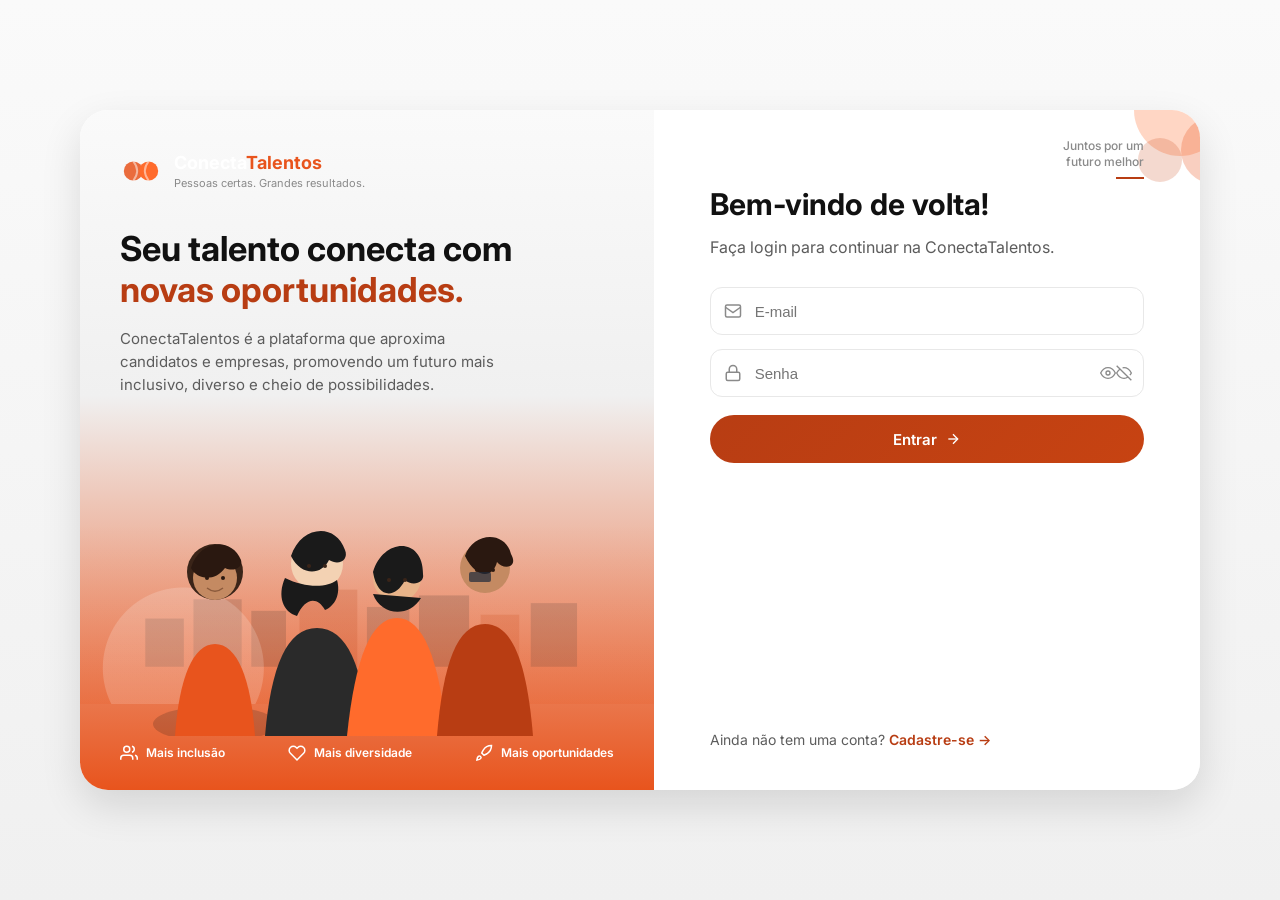
==== commit 89457030: "Ultima versão" ====
--- a/Projeto_Conect_Talents/index.html
+++ b/Projeto_Conect_Talents/index.html
@@ -23,7 +23,7 @@
       <main class="page-content">
         <!-- Saudação -->
         <section class="dashboard-greeting">
-          <h1 class="page-title">Olá, Empresa X 👋</h1>
+          <h1 class="page-title" id="dashboardGreeting">Olá, Empresa 👋</h1>
           <p class="page-subtitle">Aqui está um resumo das suas atividades no ConectaTalentos.</p>
         </section>
 
@@ -42,14 +42,10 @@
                 </a>
               </div>
               <div>
-                <div class="stat-card__value" id="stat-vagas">08</div>
+                <div class="stat-card__value" id="stat-vagas">—</div>
                 <div class="stat-card__label">Vagas</div>
               </div>
               <div class="stat-card__footer">
-                <span class="trend">
-                  <svg width="14" height="14" viewBox="0 0 24 24" fill="none" stroke="currentColor" stroke-width="2.5" stroke-linecap="round" stroke-linejoin="round"><line x1="12" y1="19" x2="12" y2="5"/><polyline points="5 12 12 5 19 12"/></svg>
-                  <span id="stat-vagas-novas">2 novas esta semana</span>
-                </span>
                 <a href="vagas.html" class="chevron-btn" aria-label="Ir para vagas">
                   <svg width="16" height="16" viewBox="0 0 24 24" fill="none" stroke="currentColor" stroke-width="2" stroke-linecap="round" stroke-linejoin="round"><polyline points="9 18 15 12 9 6"/></svg>
                 </a>
@@ -64,14 +60,10 @@
                 </div>
               </div>
               <div>
-                <div class="stat-card__value" id="stat-candidatos">34</div>
+                <div class="stat-card__value" id="stat-candidatos">—</div>
                 <div class="stat-card__label">Candidatos</div>
               </div>
               <div class="stat-card__footer">
-                <span class="trend">
-                  <svg width="14" height="14" viewBox="0 0 24 24" fill="none" stroke="currentColor" stroke-width="2.5" stroke-linecap="round" stroke-linejoin="round"><line x1="12" y1="19" x2="12" y2="5"/><polyline points="5 12 12 5 19 12"/></svg>
-                  <span id="stat-candidaturas-novas">6 novas candidaturas</span>
-                </span>
                 <a href="candidatos.html" class="chevron-btn" aria-label="Ir para candidatos">
                   <svg width="16" height="16" viewBox="0 0 24 24" fill="none" stroke="currentColor" stroke-width="2" stroke-linecap="round" stroke-linejoin="round"><polyline points="9 18 15 12 9 6"/></svg>
                 </a>
@@ -112,21 +104,17 @@
     </div>
   </div>
 
-  <script src="js/mock-data.js"></script>
   <script src="js/hiring-data.js"></script>
   <script src="js/app.js"></script>
   <script>
     /* Inicializa layout compartilhado */
     initLayout('dashboard');
+    document.getElementById('dashboardGreeting').textContent = `Olá, ${AuthData.getEmpresaLogada()?.nomeFantasia || 'Empresa'} 👋`;
 
     /* Renderiza lista de vagas recentes */
     const recentJobsList = document.getElementById('recent-jobs-list');
     const safe = HiringData.escapeHtml;
     recentJobsList.innerHTML = '<p class="empty-message">Carregando...</p>';
-    document.getElementById('stat-vagas').textContent = '...';
-    document.getElementById('stat-candidatos').textContent = '...';
-    document.getElementById('stat-vagas-novas').textContent = '— esta semana';
-    document.getElementById('stat-candidaturas-novas').textContent = '— novas candidaturas';
 
     (async function carregarDashboard() {
       try {
--- a/Projeto_Conect_Talents/css/styles.css
+++ b/Projeto_Conect_Talents/css/styles.css
@@ -2440,6 +2440,16 @@
   gap: 16px;
 }
 
+@media (max-width: 1200px) {
+  .treinamentos-layout {
+    grid-template-columns: minmax(0, 1fr);
+  }
+
+  .treinamentos-sidebar {
+    display: grid;
+  }
+}
+
 @media (max-width: 768px) {
   .treino-hero__content {
     max-width: 100%;
